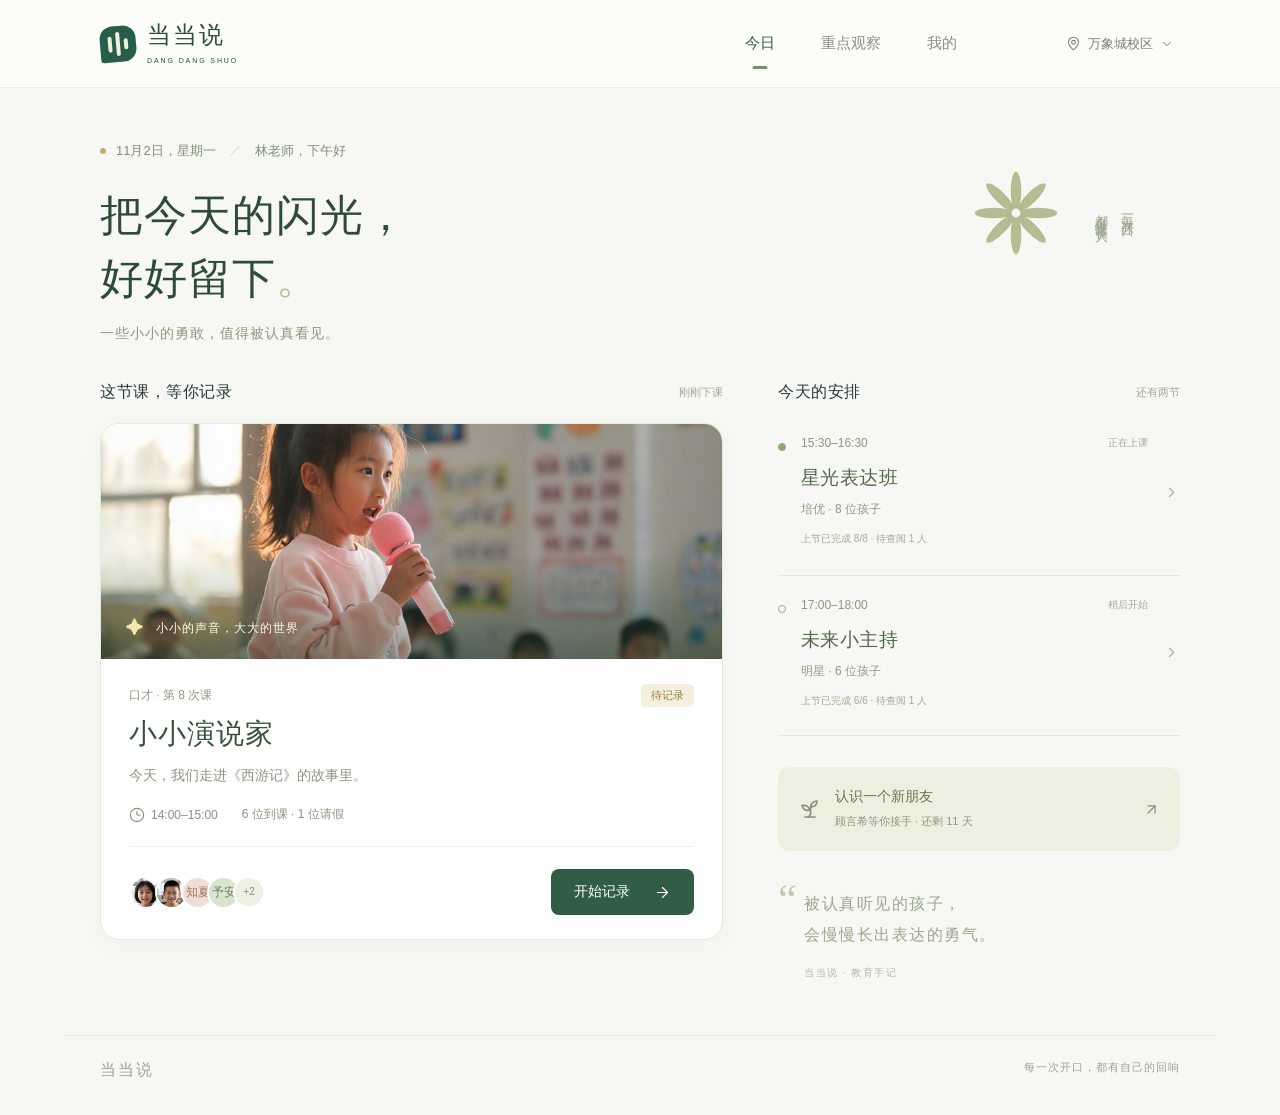
==== index.html @ 46c75641 "Publish tested complete interactive prototype" ====
<!doctype html><html lang="zh-CN"><head><meta charset="utf-8"><meta name="viewport" content="width=device-width,initial-scale=1"><meta name="theme-color" content="#285c4b"><title>当当说 · 正在打开</title><style>body{margin:0;background:#f6f7f3;color:#285c4b;font-family:system-ui,sans-serif;display:grid;min-height:100vh;place-items:center}main{text-align:center;padding:2rem}p{color:#697c70;font-size:14px}</style></head><body><main><h1>当当说</h1><p>正在打开孩子的成长故事…</p></main><script>window.__DDS_HTML_PARTS__=[];</script>
<script src="./parts/part-01.js"></script>
<script src="./parts/part-02.js"></script>
<script src="./parts/part-03.js"></script>
<script src="./parts/part-04.js"></script>
<script src="./parts/part-05.js"></script>
<script src="./parts/part-06.js"></script>
<script src="./parts/part-07.js"></script>
<script src="./parts/part-08.js"></script>
<script src="./parts/part-09.js"></script>
<script src="./parts/part-10.js"></script>
<script src="./parts/part-11.js"></script>
<script src="./parts/part-12.js"></script>
<script src="./parts/part-13.js"></script>
<script src="./parts/part-14.js"></script>
<script src="./parts/part-15.js"></script>
<script src="./parts/part-16.js"></script>
<script src="./parts/part-17.js"></script>
<script src="./parts/part-18.js"></script>
<script src="./parts/part-19.js"></script>
<script src="./parts/part-20.js"></script>
<script src="./parts/part-21.js"></script>
<script src="./parts/part-22.js"></script>
<script src="./parts/part-23.js"></script>
<script src="./parts/part-24.js"></script>
<script src="./parts/part-25.js"></script>
<script src="./parts/part-26.js"></script>
<script src="./parts/part-27.js"></script>
<script src="./parts/part-28.js"></script>
<script src="./parts/part-29.js"></script>
<script>window.addEventListener("load",function(){if(window.__DDS_HTML_PARTS__.length!==29){document.querySelector("p").textContent="页面没有加载完整，请重新打开。";}else{var ddsHtml=window.__DDS_HTML_PARTS__.join("");delete window.__DDS_HTML_PARTS__;document.open();document.write(ddsHtml);document.close();}},{once:true});</script></body></html>
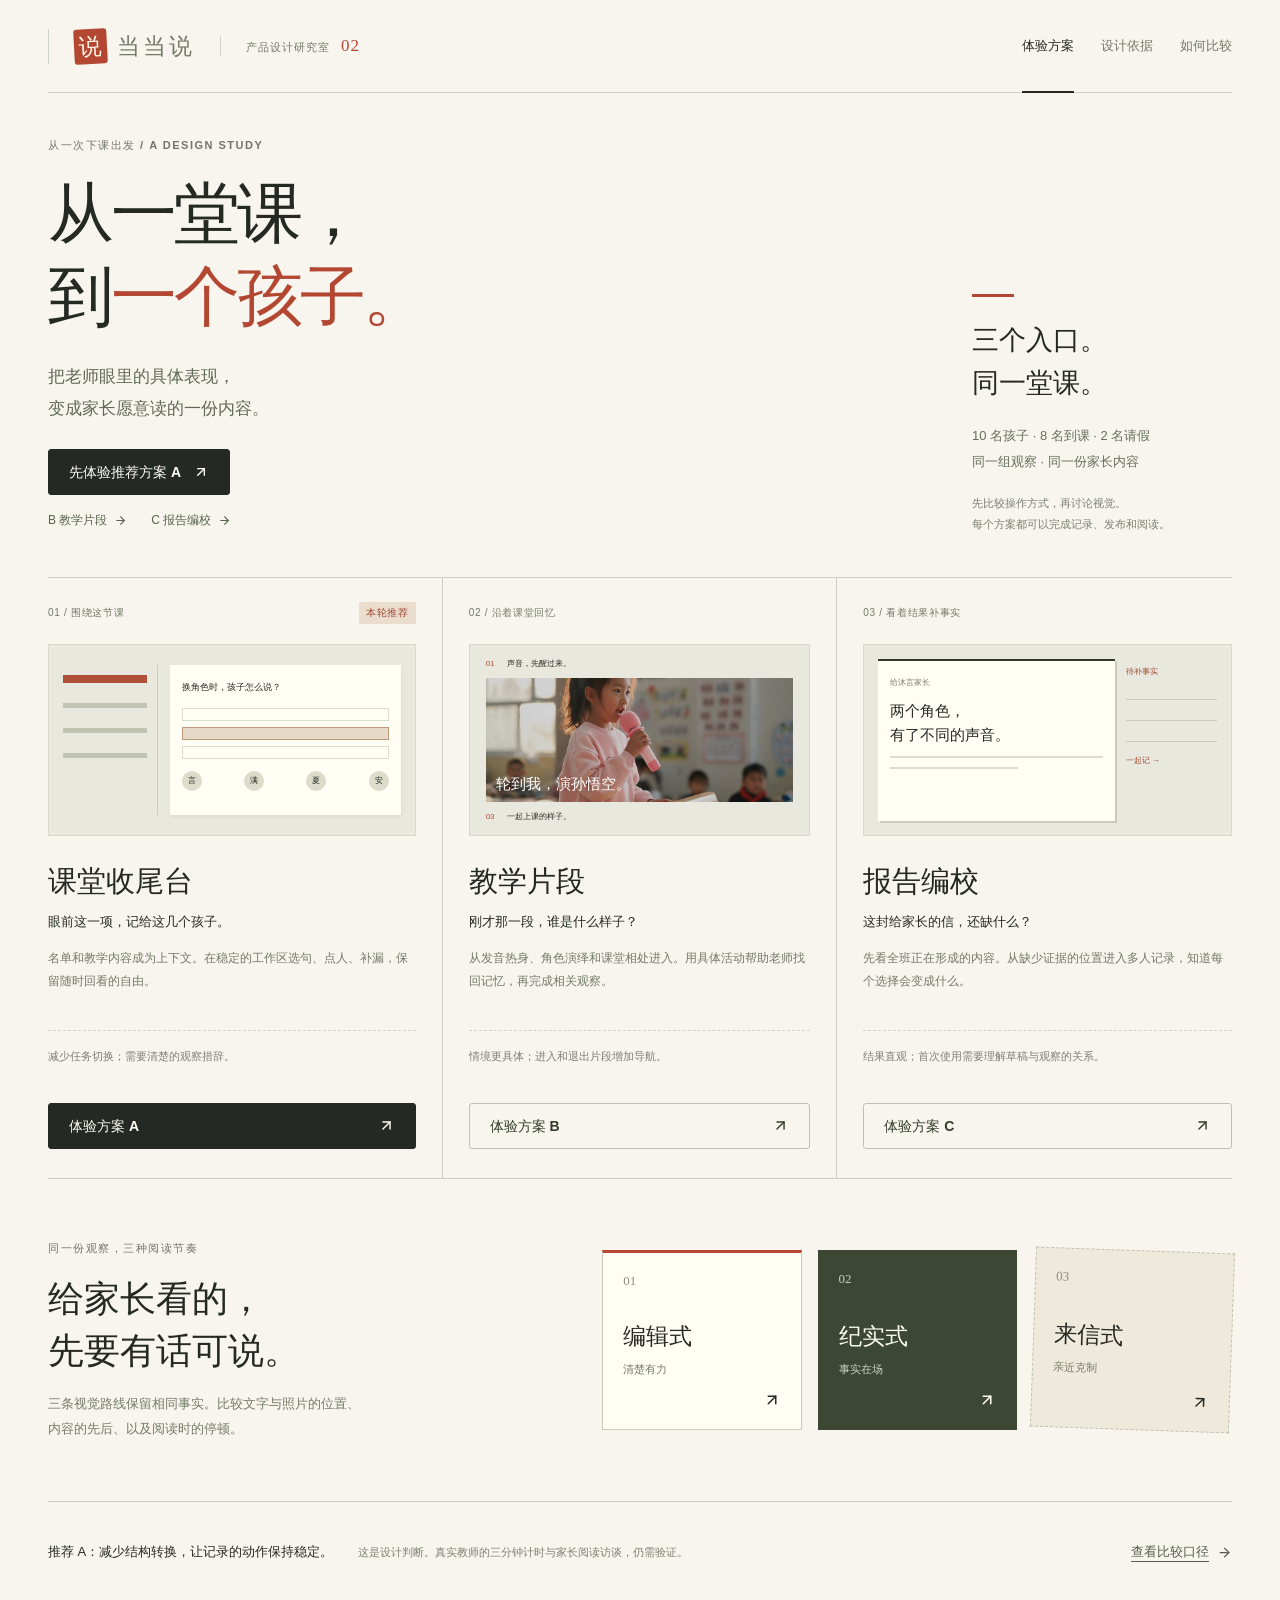
==== commit 83631bab: "Publish three redesigned core experiences and verified comparison" ====
--- a/index.html
+++ b/index.html
@@ -1,5 +1,4 @@
-<!doctype html><html lang="zh-CN"><head><meta charset="utf-8"><meta name="viewport" content="width=device-width,initial-scale=1"><meta name="theme-color" content="#285c4b"><title>当当说 · 正在打开</title><style>body{margin:0;background:#f6f7f3;color:#285c4b;font-family:system-ui,sans-serif;display:grid;min-height:100vh;place-items:center}main{text-align:center;padding:2rem}p{color:#697c70;font-size:14px}</style></head><body><main><h1>当当说</h1><p>正在打开孩子的成长故事…</p></main><script>window.__DDS_HTML_PARTS__=[];</script>
-<script src="./parts/part-01.js"></script>
+<!doctype html><html lang="zh-CN"><head><meta charset="utf-8"><meta name="viewport" content="width=device-width,initial-scale=1"><title>当当说 · 正在打开设计研究室</title><style>body{margin:0;min-height:100vh;display:grid;place-items:center;background:#f7f5ee;color:#252923;font-family:system-ui,sans-serif}main{text-align:center;padding:25px}h1{font-size:28px}p{font-size:14px;color:#646f57}button{padding:12px 20px;background:#252923;color:#fff;border:0}</style></head><body><main><h1>当当说</h1><p>正在打开三种核心体验方案…</p></main><script>window.__DDS_HTML_PARTS__=[];</script><script src="./parts/part-01.js"></script>
 <script src="./parts/part-02.js"></script>
 <script src="./parts/part-03.js"></script>
 <script src="./parts/part-04.js"></script>
@@ -16,16 +15,4 @@
 <script src="./parts/part-15.js"></script>
 <script src="./parts/part-16.js"></script>
 <script src="./parts/part-17.js"></script>
-<script src="./parts/part-18.js"></script>
-<script src="./parts/part-19.js"></script>
-<script src="./parts/part-20.js"></script>
-<script src="./parts/part-21.js"></script>
-<script src="./parts/part-22.js"></script>
-<script src="./parts/part-23.js"></script>
-<script src="./parts/part-24.js"></script>
-<script src="./parts/part-25.js"></script>
-<script src="./parts/part-26.js"></script>
-<script src="./parts/part-27.js"></script>
-<script src="./parts/part-28.js"></script>
-<script src="./parts/part-29.js"></script>
-<script>window.addEventListener("load",function(){if(window.__DDS_HTML_PARTS__.length!==29){document.querySelector("p").textContent="页面没有加载完整，请重新打开。";}else{var ddsHtml=window.__DDS_HTML_PARTS__.join("");delete window.__DDS_HTML_PARTS__;document.open();document.write(ddsHtml);document.close();}},{once:true});</script></body></html>
+<script src="./parts/part-18.js"></script><script>window.addEventListener('load',function(){if(window.__DDS_HTML_PARTS__.length!==18){document.querySelector('p').textContent='文件没有加载完整，请完整解压后重试。';}else{var ddsHtml=window.__DDS_HTML_PARTS__.join('');delete window.__DDS_HTML_PARTS__;document.open();document.write(ddsHtml);document.close();}},{once:true});</script></body></html>
